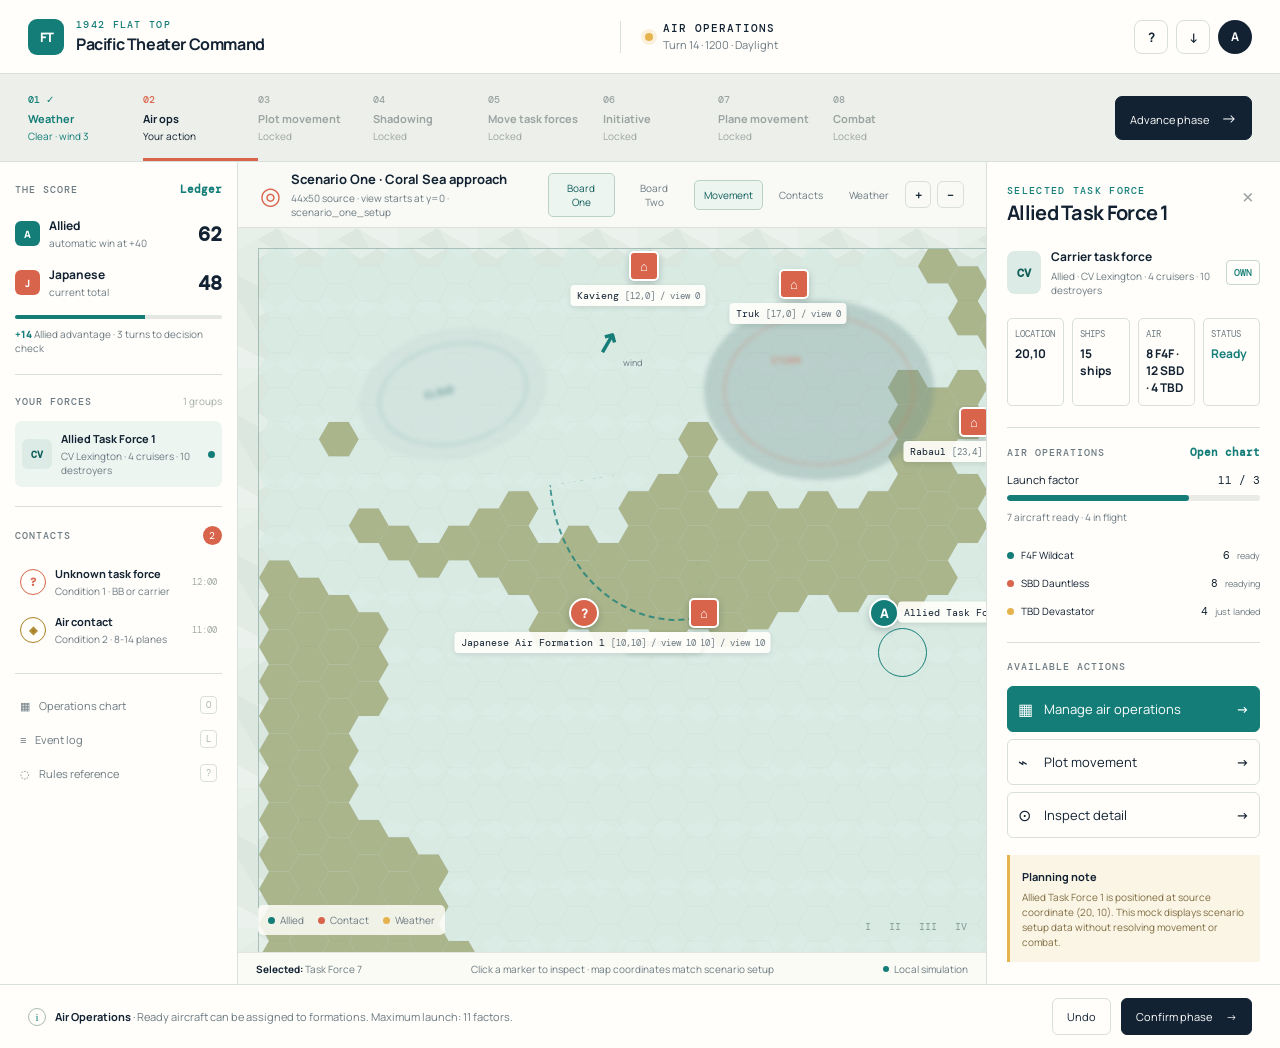
==== docs/mockup/index.html @ 70e695ec "Fix mockup board rendering and scenario coordinates" ====
<!doctype html>
<html lang="en">
<head>
  <meta charset="utf-8">
  <meta name="viewport" content="width=device-width, initial-scale=1">
  <title>Flat Top / Pacific Theater Command</title>
  <link rel="stylesheet" href="styles.css">
  <script defer src="app.js"></script>
</head>
<body>
  <div class="app-shell">
    <header class="topbar">
      <div class="brand-block">
        <span class="brand-mark">FT</span>
        <div>
          <p class="eyebrow">1942 FLAT TOP</p>
          <h1>Pacific Theater Command</h1>
        </div>
      </div>
      <div class="turn-status" aria-live="polite">
        <span class="status-dot"></span>
        <div>
          <strong id="phaseLabel">AIR OPERATIONS</strong>
          <span id="turnLabel">Turn 14 · 1200 · Daylight</span>
        </div>
      </div>
      <div class="top-actions">
        <button class="icon-button" data-action="help" title="Open rules reference" aria-label="Open rules reference">?</button>
        <button class="icon-button" data-action="save" title="Save mock game" aria-label="Save mock game">↓</button>
        <button class="avatar" title="Allied command">A</button>
      </div>
    </header>

    <nav class="phase-rail" aria-label="Turn phases">
      <div class="phase-item complete"><span>01</span><b>Weather</b><small>Clear · wind 3</small></div>
      <div class="phase-item active"><span>02</span><b>Air ops</b><small>Your action</small></div>
      <div class="phase-item"><span>03</span><b>Plot movement</b><small>Locked</small></div>
      <div class="phase-item"><span>04</span><b>Shadowing</b><small>Locked</small></div>
      <div class="phase-item"><span>05</span><b>Move task forces</b><small>Locked</small></div>
      <div class="phase-item"><span>06</span><b>Initiative</b><small>Locked</small></div>
      <div class="phase-item"><span>07</span><b>Plane movement</b><small>Locked</small></div>
      <div class="phase-item"><span>08</span><b>Combat</b><small>Locked</small></div>
      <button class="advance-button" data-action="advance">Advance phase <span>→</span></button>
    </nav>

    <main class="workspace">
      <aside class="left-sidebar">
        <section class="score-card">
          <div class="section-heading"><span>THE SCORE</span><button class="text-button" data-action="score">Ledger</button></div>
          <div class="score-row allied-score"><span class="faction-chip allied">A</span><div><strong>Allied</strong><small>automatic win at +40</small></div><b>62</b></div>
          <div class="score-row japanese-score"><span class="faction-chip japanese">J</span><div><strong>Japanese</strong><small>current total</small></div><b>48</b></div>
          <div class="score-progress"><span style="width: 63%"></span></div>
          <p class="score-note"><span>+14</span> Allied advantage · 3 turns to decision check</p>
        </section>

        <section class="fleet-section">
          <div class="section-heading"><span>YOUR FORCES</span><span class="muted" id="forceCount">3 groups</span></div>
          <button class="force-card selected" data-unit="tf7">
            <span class="unit-icon carrier">CV</span><span><strong>Task Force 7</strong><small>CV Enterprise · 7 ships</small></span><i class="unit-state ready-state"></i>
          </button>
          <button class="force-card" data-unit="air18">
            <span class="unit-icon air">✦</span><span><strong>Air Formation 18</strong><small>10 SBD · 6 F4F · airborne</small></span><i class="unit-state warning-state"></i>
          </button>
          <button class="force-card" data-unit="base">
            <span class="unit-icon base">⌂</span><span><strong>Port Moresby</strong><small>LF 8/4 · damage 1</small></span><i class="unit-state repair-state"></i>
          </button>
        </section>

        <section class="intel-section">
          <div class="section-heading"><span>CONTACTS</span><span class="contact-count">2</span></div>
          <button class="contact-row" data-contact="contact1"><span class="contact-marker c1">?</span><span><strong>Unknown task force</strong><small>Condition 1 · BB or carrier</small></span><em>12:00</em></button>
          <button class="contact-row" data-contact="contact2"><span class="contact-marker c2">◈</span><span><strong>Air contact</strong><small>Condition 2 · 8-14 planes</small></span><em>11:00</em></button>
        </section>

        <section class="quick-links">
          <button data-action="operations">▦ <span>Operations chart</span><kbd>O</kbd></button>
          <button data-action="log">≡ <span>Event log</span><kbd>L</kbd></button>
          <button data-action="rules">◌ <span>Rules reference</span><kbd>?</kbd></button>
        </section>
      </aside>

      <section class="map-stage" aria-label="Operational map">
        <div class="map-toolbar">
          <div class="map-title"><span class="map-pin">◎</span><div><strong id="mapTitle">Coral Sea · Board One</strong><small id="mapSubtitle">44 × 50 hexes · scenario one · coordinates visible</small></div></div>
          <div class="map-tools">
            <button class="tool-toggle active" data-board="one">Board One</button>
            <button class="tool-toggle" data-board="two">Board Two</button>
            <button class="tool-toggle active" data-overlay="movement">Movement</button>
            <button class="tool-toggle" data-overlay="contacts">Contacts</button>
            <button class="tool-toggle" data-overlay="weather">Weather</button>
            <button class="icon-button small" data-action="zoom-in" aria-label="Zoom in">+</button>
            <button class="icon-button small" data-action="zoom-out" aria-label="Zoom out">−</button>
          </div>
        </div>
        <div class="map-canvas" id="mapCanvas"><div class="map-grid" id="mapGrid"></div><div class="map-overlays" id="mapOverlays"></div>
          <div class="cloud cloud-a"><span>CLOUD</span></div><div class="cloud cloud-b"><span>STORM</span></div>
          <div class="wind-arrow">↗ <small>wind</small></div>
          <div class="movement-line"></div>
          <div class="map-legend"><span><i class="legend-swatch allied-swatch"></i> Allied</span><span><i class="legend-swatch enemy-swatch"></i> Contact</span><span><i class="legend-swatch cloud-swatch"></i> Weather</span></div>
          <div class="map-coordinates"><span>I</span><span>II</span><span>III</span><span>IV</span></div>
        </div>
        <div class="map-footer"><span><b>Selected:</b> <span id="selectedMapLabel">Task Force 7</span></span><span>Click a marker to inspect · map coordinates match scenario setup</span><span class="latency"><i></i> Local simulation</span></div>
      </section>

      <aside class="right-panel" id="rightPanel">
        <div class="panel-header"><div><p class="eyebrow" id="panelEyebrow">SELECTED UNIT</p><h2 id="panelTitle">Task Force 7</h2></div><button class="close-panel" data-action="clear-selection" aria-label="Clear selection">×</button></div>
        <div id="unitPanel" class="panel-content">
          <div class="unit-summary"><span class="large-unit-icon carrier">CV</span><div><strong>Carrier task force</strong><span>Allied · observed by enemy</span></div><span class="condition-pill">C3</span></div>
          <div class="stat-grid"><div><small>LOCATION</small><b>CC16</b></div><div><small>SHIPS</small><b>7</b></div><div><small>MF</small><b>3</b></div><div><small>STATUS</small><b class="text-green">Ready</b></div></div>
          <div class="panel-divider"></div>
          <div class="subheading"><span>AIR OPERATIONS</span><button class="text-button" data-action="operations">Open chart</button></div>
          <div class="capacity-bar"><div><span>Launch factor</span><b>11 / 3</b></div><div class="bar"><i style="width: 72%"></i></div><small>7 aircraft ready · 4 in flight</small></div>
          <div class="air-mini-list"><div><span class="plane-dot fighter"></span><span>F4F Wildcat</span><b>6</b><small>ready</small></div><div><span class="plane-dot bomber"></span><span>SBD Dauntless</span><b>8</b><small>readying</small></div><div><span class="plane-dot torpedo"></span><span>TBD Devastator</span><b>4</b><small>just landed</small></div></div>
          <div class="panel-divider"></div>
          <div class="subheading"><span>AVAILABLE ACTIONS</span></div>
          <button class="primary-action" data-action="operations"><span>▦</span> Manage air operations <b>→</b></button>
          <button class="secondary-action" data-action="plot"><span>⌁</span> Plot movement <b>→</b></button>
          <button class="secondary-action" data-action="inspect"><span>⊙</span> Inspect ship detail <b>→</b></button>
          <div class="warning-callout"><strong>Planning note</strong><p>Weather front reaches CC18 next turn. Aircraft in formation 18 must land by 1400.</p></div>
        </div>
      </aside>
    </main>

    <footer class="command-bar"><div class="command-message"><span class="command-icon">i</span><span id="commandText"><b>Air Operations</b> · Ready aircraft can be assigned to formations. Maximum launch: 11 factors.</span></div><div class="footer-actions"><button class="ghost-button" data-action="undo">Undo</button><button class="primary-button" data-action="confirm">Confirm phase <span>→</span></button></div></footer>
  </div>

  <div class="modal-backdrop" id="modalBackdrop" hidden>
    <section class="modal" id="modal" role="dialog" aria-modal="true" aria-labelledby="modalTitle"></section>
  </div>
  <div class="toast" id="toast" role="status"></div>
</body>
</html>
---- docs/mockup/styles.css ----
@import url('https://fonts.googleapis.com/css2?family=DM+Mono:wght@400;500&family=Manrope:wght@400;500;600;700;800&display=swap');

:root { --ink:#122232; --muted:#6c7a82; --line:#d8dfdc; --paper:#f5f4ef; --white:#fffefa; --teal:#147d78; --teal-dark:#0e5d5a; --coral:#d9644c; --yellow:#e5b34e; --blue:#2d7188; --shadow:0 16px 40px rgba(23,42,49,.10); }
* { box-sizing:border-box; }
body { margin:0; color:var(--ink); background:#dfe5df; font-family:Manrope, sans-serif; font-size:13px; }
button { font:inherit; color:inherit; cursor:pointer; }
button:focus-visible { outline:3px solid #f2c252; outline-offset:2px; }
.app-shell { min-height:100vh; display:grid; grid-template-rows:74px 88px minmax(620px,1fr) 64px; background:var(--paper); }
.topbar { display:flex; align-items:center; justify-content:space-between; padding:0 28px; background:var(--white); border-bottom:1px solid var(--line); }
.brand-block,.turn-status,.top-actions,.section-heading,.score-row,.force-card,.contact-row,.quick-links button,.map-toolbar,.map-title,.map-tools,.map-footer,.command-bar,.command-message,.footer-actions,.unit-summary,.subheading,.capacity-bar>div:first-child,.air-mini-list div,.modal-actions,.combat-heading,.combat-stat-row,.result-grid { display:flex; align-items:center; }
.brand-block { gap:12px; }.brand-mark { display:grid; place-items:center; width:36px; height:36px; border-radius:9px; background:var(--teal); color:#fff; font-weight:800; letter-spacing:-1px; }.eyebrow { margin:0 0 2px; color:var(--teal); font:500 10px 'DM Mono',monospace; letter-spacing:1.3px; }.brand-block h1 { margin:0; font-size:16px; letter-spacing:-.4px; }.turn-status { gap:10px; padding-left:24px; border-left:1px solid var(--line); }.status-dot { width:8px; height:8px; border-radius:50%; background:var(--yellow); box-shadow:0 0 0 4px rgba(229,179,78,.18); }.turn-status strong { display:block; font:500 11px 'DM Mono',monospace; letter-spacing:1px; }.turn-status span:last-child { color:var(--muted); font-size:11px; }.top-actions { gap:8px; }.icon-button,.avatar { display:grid; place-items:center; border:1px solid var(--line); background:transparent; width:34px; height:34px; border-radius:8px; font-weight:700; }.icon-button:hover { background:#eef4f0; }.avatar { border:0; background:var(--ink); color:#fff; border-radius:50%; font-size:12px; }.icon-button.small { width:27px; height:27px; border-radius:6px; }
.phase-rail { display:flex; align-items:center; gap:0; padding:0 28px; background:#edf0ea; border-bottom:1px solid var(--line); overflow:auto; }.phase-item { position:relative; min-width:115px; padding:18px 16px 15px 0; color:#9ba4a3; border-bottom:3px solid transparent; }.phase-item span { display:block; margin-bottom:5px; font:500 10px 'DM Mono',monospace; }.phase-item b { display:block; font-size:11px; white-space:nowrap; }.phase-item small { display:block; margin-top:3px; font-size:10px; white-space:nowrap; }.phase-item.complete { color:var(--teal); }.phase-item.complete span:after { content:' ✓'; }.phase-item.active { color:var(--ink); border-bottom-color:var(--coral); }.phase-item.active span { color:var(--coral); }.advance-button { margin-left:auto; padding:10px 14px; border:1px solid var(--ink); border-radius:7px; background:var(--ink); color:#fff; font-size:11px; white-space:nowrap; }.advance-button span { margin-left:10px; font-size:16px; }
.workspace { display:grid; grid-template-columns:238px minmax(400px,1fr) 294px; min-height:0; overflow:hidden; }.left-sidebar,.right-panel { background:var(--white); overflow:auto; }.left-sidebar { border-right:1px solid var(--line); padding:20px 15px; }.right-panel { border-left:1px solid var(--line); padding:22px 20px; }.section-heading { justify-content:space-between; margin-bottom:13px; color:var(--muted); font:500 10px 'DM Mono',monospace; letter-spacing:1px; }.muted { color:#a4adab; font:10px Manrope,sans-serif; letter-spacing:0; }.text-button { border:0; padding:0; background:none; color:var(--teal); font-size:11px; font-weight:700; }.score-card { padding-bottom:19px; border-bottom:1px solid var(--line); }.score-row { gap:9px; padding:8px 0; }.score-row>div { flex:1; }.score-row strong,.score-row small { display:block; }.score-row strong { font-size:12px; }.score-row small { margin-top:2px; color:var(--muted); font-size:10px; }.score-row>b { font:700 20px 'DM Mono',monospace; }.faction-chip { display:grid; place-items:center; width:25px; height:25px; border-radius:6px; color:#fff; font-size:10px; font-weight:800; }.faction-chip.allied,.allied-badge { background:var(--teal); }.faction-chip.japanese,.enemy-badge { background:var(--coral); }.score-progress { height:4px; margin-top:8px; background:#e5e7e2; border-radius:4px; overflow:hidden; }.score-progress span { display:block; height:100%; background:var(--teal); }.score-note { margin:8px 0 0; color:var(--muted); font-size:10px; }.score-note span { color:var(--teal); font-weight:800; }.fleet-section,.intel-section { padding:19px 0; border-bottom:1px solid var(--line); }.force-card,.contact-row { width:100%; gap:9px; text-align:left; border:0; background:transparent; }.force-card { padding:10px 7px; border-radius:7px; }.force-card:hover,.force-card.selected { background:#edf5f1; }.force-card span:nth-child(2),.contact-row span:nth-child(2) { flex:1; }.force-card strong,.force-card small,.contact-row strong,.contact-row small { display:block; }.force-card strong,.contact-row strong { font-size:11px; }.force-card small,.contact-row small { margin-top:3px; color:var(--muted); font-size:10px; }.unit-icon { display:grid; place-items:center; width:30px; height:30px; border-radius:6px; font:700 10px 'DM Mono',monospace; }.carrier { background:#dcebe5; color:var(--teal-dark); }.air { background:#f6ead1; color:#a66b10; }.base { background:#e7e8e3; color:#536260; }.unit-state { width:7px; height:7px; border-radius:50%; }.ready-state { background:var(--teal); }.warning-state { background:var(--yellow); }.repair-state { background:var(--coral); }.contact-count { display:grid; place-items:center; width:19px; height:19px; border-radius:50%; color:#fff; background:var(--coral); font:10px 'DM Mono',monospace; }.contact-row { padding:8px 5px; }.contact-row em { color:#a1aaa8; font:9px 'DM Mono',monospace; font-style:normal; }.contact-marker { display:grid; place-items:center; width:26px; height:26px; border:1px solid currentColor; border-radius:50%; font:700 11px 'DM Mono',monospace; }.c1 { color:var(--coral); }.c2 { color:#a98023; }.quick-links { padding-top:14px; }.quick-links button { gap:9px; width:100%; padding:8px 5px; border:0; background:transparent; text-align:left; color:var(--muted); font-size:11px; }.quick-links button:hover { color:var(--teal); }.quick-links button:first-letter { color:var(--teal); }.quick-links kbd { margin-left:auto; padding:2px 5px; border:1px solid var(--line); border-radius:4px; color:#aab3b0; font:9px 'DM Mono',monospace; }
.map-stage { position:relative; min-width:0; background:#dce8df; }.map-toolbar { height:66px; justify-content:space-between; padding:0 22px; background:rgba(255,254,250,.84); border-bottom:1px solid rgba(18,34,50,.12); }.map-title { gap:10px; }.map-pin { color:var(--coral); font-size:24px; }.map-title strong,.map-title small { display:block; }.map-title strong { font-size:13px; }.map-title small { margin-top:3px; color:var(--muted); font-size:10px; }.map-tools { gap:6px; }.tool-toggle { padding:7px 9px; border:1px solid transparent; border-radius:5px; background:transparent; color:var(--muted); font-size:10px; }.tool-toggle.active,.tool-toggle:hover { border-color:#b9d1c7; background:#edf5f1; color:var(--teal-dark); }.map-canvas { position:absolute; inset:66px 0 32px; overflow:hidden; background-color:#dce8df; background-image:linear-gradient(30deg,rgba(255,255,255,.32) 12%,transparent 12.5%,transparent 87%,rgba(255,255,255,.32) 87.5%,rgba(255,255,255,.32)),linear-gradient(150deg,rgba(255,255,255,.32) 12%,transparent 12.5%,transparent 87%,rgba(255,255,255,.32) 87.5%,rgba(255,255,255,.32)),linear-gradient(30deg,rgba(255,255,255,.2) 12%,transparent 12.5%,transparent 87%,rgba(255,255,255,.2) 87.5%,rgba(255,255,255,.2)),linear-gradient(150deg,rgba(255,255,255,.2) 12%,transparent 12.5%,transparent 87%,rgba(255,255,255,.2) 87.5%,rgba(255,255,255,.2)),linear-gradient(60deg,rgba(255,255,255,.18) 25%,transparent 25.5%,transparent 75%,rgba(255,255,255,.18) 75%); background-position:0 0,0 0,20px 35px,20px 35px,0 0; background-size:80px 140px; }.map-graticule { position:absolute; inset:0; opacity:.25; background:linear-gradient(90deg,transparent 49.8%,#81a89a 50%,transparent 50.2%),linear-gradient(0deg,transparent 49.8%,#81a89a 50%,transparent 50.2%); background-size:150px 110px; }.cloud { position:absolute; width:190px; height:130px; border-radius:50%; background:rgba(206,221,218,.57); filter:blur(2px); }.cloud:after { content:''; position:absolute; inset:15px 20px; border:1px dashed rgba(20,125,120,.55); border-radius:50%; }.cloud span { position:absolute; z-index:1; top:55px; left:67px; color:var(--teal-dark); font:9px 'DM Mono',monospace; letter-spacing:1px; opacity:.75; }.cloud-a { left:16%; top:14%; transform:rotate(-12deg); }.cloud-b { right:7%; top:10%; width:230px; height:180px; background:rgba(111,142,144,.3); }.cloud-b:after { border-color:var(--coral); }.cloud-b span { color:var(--coral); }.island { position:absolute; background:#aab58c; border:2px solid #788d74; color:#4c644f; font:8px 'DM Mono',monospace; letter-spacing:.6px; text-align:center; padding-top:30px; box-shadow:inset 0 0 0 4px rgba(255,255,255,.15); }.island-a { left:11%; bottom:17%; width:180px; height:76px; border-radius:53% 38% 43% 61%; transform:rotate(-8deg); }.island-b { right:15%; bottom:10%; width:130px; height:54px; border-radius:45% 60% 52% 38%; transform:rotate(18deg); }.wind-arrow { position:absolute; top:13%; left:48%; color:var(--teal); font:700 28px 'DM Mono',monospace; transform:rotate(-15deg); }.wind-arrow small { display:block; margin-left:22px; color:var(--muted); font:9px Manrope,sans-serif; transform:rotate(15deg); }.coord { position:absolute; color:rgba(33,69,73,.6); font:10px 'DM Mono',monospace; }.coord-a { left:40%; top:73%; }.coord-b { left:62%; top:64%; }.coord-c { right:18%; top:43%; }.map-unit { position:absolute; z-index:5; display:flex; align-items:center; gap:5px; border:0; background:transparent; }.map-unit-badge { display:grid; place-items:center; width:30px; height:30px; border:2px solid #fff; border-radius:50%; box-shadow:0 3px 7px rgba(20,40,40,.22); color:#fff; font-weight:800; }.map-unit-label { padding:4px 6px; border-radius:4px; background:rgba(255,254,250,.92); color:var(--ink); font:10px 'DM Mono',monospace; box-shadow:0 2px 5px rgba(20,40,40,.10); }.map-unit:hover .map-unit-badge,.map-unit:focus .map-unit-badge { transform:scale(1.12); }.enemy-unit,.enemy-air { flex-direction:column; }.enemy-badge { border-color:#fff; }.unit-pulse { position:absolute; width:49px; height:49px; border:1px solid var(--teal); border-radius:50%; animation:pulse 2.5s infinite; }.fuel-ring { position:absolute; width:46px; height:46px; border:2px solid var(--yellow); border-left-color:transparent; border-radius:50%; transform:rotate(-35deg); }.movement-line { position:absolute; left:43%; top:34%; width:135px; height:155px; border-left:2px dashed var(--teal); border-bottom:2px dashed var(--teal); border-radius:0 0 0 90%; transform:rotate(-9deg); opacity:.75; }.map-legend { position:absolute; left:20px; bottom:17px; display:flex; gap:14px; padding:8px 10px; border-radius:5px; background:rgba(255,254,250,.84); color:var(--muted); font-size:10px; }.map-legend span { display:flex; align-items:center; gap:5px; }.legend-swatch { width:7px; height:7px; border-radius:50%; }.allied-swatch { background:var(--teal); }.enemy-swatch { background:var(--coral); }.cloud-swatch { background:var(--yellow); }.map-coordinates { position:absolute; right:19px; bottom:19px; display:flex; gap:18px; color:rgba(60,91,87,.55); font:10px 'DM Mono',monospace; }.map-footer { position:absolute; left:0; right:0; bottom:0; height:32px; justify-content:space-between; padding:0 18px; background:rgba(255,254,250,.86); border-top:1px solid rgba(18,34,50,.1); color:var(--muted); font-size:10px; }.map-footer b { color:var(--ink); }.latency { display:flex; align-items:center; gap:5px; }.latency i { width:6px; height:6px; border-radius:50%; background:var(--teal); }
.panel-header { display:flex; justify-content:space-between; align-items:flex-start; }.panel-header h2 { margin:0; font-size:20px; letter-spacing:-.7px; }.close-panel { border:0; background:transparent; color:#9ba4a3; font-size:24px; line-height:1; }.panel-content { padding-top:22px; }.unit-summary { gap:10px; }.large-unit-icon { display:grid; place-items:center; width:43px; height:43px; border-radius:8px; font:700 12px 'DM Mono',monospace; }.unit-summary strong,.unit-summary div span { display:block; }.unit-summary strong { font-size:12px; }.unit-summary div span { margin-top:4px; color:var(--muted); font-size:10px; }.condition-pill { margin-left:auto; padding:5px 7px; border:1px solid #c8d7d0; border-radius:4px; color:var(--teal); font:500 10px 'DM Mono',monospace; }.stat-grid { display:grid; grid-template-columns:repeat(4,1fr); gap:8px; margin:21px 0; }.stat-grid div { padding:9px 7px; border:1px solid var(--line); border-radius:5px; }.stat-grid small { display:block; color:var(--muted); font:9px 'DM Mono',monospace; }.stat-grid b { display:block; margin-top:5px; font-size:12px; }.text-green { color:var(--teal); }.panel-divider { height:1px; margin:17px 0; background:var(--line); }.subheading { justify-content:space-between; margin-bottom:13px; color:var(--muted); font:500 10px 'DM Mono',monospace; letter-spacing:1px; }.capacity-bar>div:first-child { justify-content:space-between; font-size:11px; }.capacity-bar b { font:11px 'DM Mono',monospace; }.bar { height:6px; margin:8px 0 6px; border-radius:4px; background:#e8ebe6; overflow:hidden; }.bar i { display:block; height:100%; background:var(--teal); border-radius:4px; }.capacity-bar small { color:var(--muted); font-size:10px; }.air-mini-list { margin-top:16px; }.air-mini-list div { gap:7px; padding:7px 0; }.air-mini-list div span:nth-child(2) { flex:1; font-size:10px; }.air-mini-list b { font:11px 'DM Mono',monospace; }.air-mini-list small { color:var(--muted); font-size:9px; }.plane-dot { width:7px; height:7px; border-radius:50%; }.fighter { background:var(--teal); }.bomber { background:var(--coral); }.torpedo { background:var(--yellow); }.primary-action,.secondary-action { display:flex; align-items:center; width:100%; gap:9px; padding:11px 10px; margin-bottom:7px; border-radius:6px; text-align:left; }.primary-action { border:1px solid var(--teal); background:var(--teal); color:#fff; }.secondary-action { border:1px solid var(--line); background:transparent; }.primary-action span,.secondary-action span { width:17px; font-size:16px; }.primary-action b,.secondary-action b { margin-left:auto; }.secondary-action:hover { border-color:#9fbdb2; background:#f1f7f3; }.warning-callout { margin-top:17px; padding:12px; border-left:3px solid var(--yellow); background:#fbf5e5; }.warning-callout strong { font-size:11px; }.warning-callout p { margin:5px 0 0; color:#806d43; font-size:10px; line-height:1.5; }
.command-bar { justify-content:space-between; padding:0 28px; background:var(--white); border-top:1px solid var(--line); }.command-message { gap:9px; color:var(--muted); font-size:11px; }.command-message b { color:var(--ink); }.command-icon { display:grid; place-items:center; width:18px; height:18px; border:1px solid #a8bbb3; border-radius:50%; color:var(--teal); font:11px Georgia,serif; }.footer-actions { gap:10px; }.ghost-button,.primary-button { padding:10px 14px; border-radius:6px; font-size:11px; }.ghost-button { border:1px solid var(--line); background:transparent; }.primary-button { border:1px solid var(--ink); background:var(--ink); color:#fff; }.primary-button span { margin-left:12px; }
.modal-backdrop { position:fixed; z-index:20; inset:0; display:grid; place-items:center; padding:20px; background:rgba(16,32,38,.55); backdrop-filter:blur(5px); }.modal-backdrop[hidden] { display:none; }.modal { width:min(720px,100%); max-height:90vh; overflow:auto; border-radius:12px; background:var(--white); box-shadow:var(--shadow); }.modal-head { display:flex; justify-content:space-between; align-items:flex-start; padding:25px 28px 20px; border-bottom:1px solid var(--line); }.modal-head h2 { margin:0; font-size:21px; letter-spacing:-.6px; }.modal-head p { margin:7px 0 0; color:var(--muted); font-size:11px; }.modal-body { padding:24px 28px; }.modal-close { border:0; background:transparent; color:#9ba4a3; font-size:25px; }.operations-grid { display:grid; grid-template-columns:repeat(4,1fr); gap:10px; }.ops-box { min-height:130px; padding:12px; border:1px solid var(--line); border-radius:7px; background:#fafbf7; }.ops-box h3 { margin:0 0 12px; color:var(--muted); font:500 10px 'DM Mono',monospace; }.plane-token { display:flex; align-items:center; justify-content:space-between; padding:7px 0; border-top:1px solid #e9ece7; font-size:10px; }.plane-token b { color:var(--teal); font:11px 'DM Mono',monospace; }.launch-planner { margin-top:20px; padding:15px; border:1px solid #bfd9ce; border-radius:7px; background:#eff7f2; }.launch-planner h3 { margin:0 0 12px; font-size:12px; }.launch-controls { display:grid; grid-template-columns:1fr 1fr 1fr; gap:9px; }.choice { padding:10px; border:1px solid #c8d8d0; border-radius:6px; background:#fff; text-align:left; }.choice.active { border-color:var(--teal); box-shadow:inset 0 0 0 1px var(--teal); }.choice strong,.choice small { display:block; }.choice strong { font-size:11px; }.choice small { margin-top:4px; color:var(--muted); font-size:9px; }.modal-actions { justify-content:flex-end; gap:9px; margin-top:21px; }.combat-header { padding:22px 28px; background:#102b39; color:#fff; }.combat-heading { justify-content:space-between; }.combat-header .eyebrow { color:#8dc7b4; }.combat-header h2 { margin:3px 0 0; font-size:20px; }.battle-location { color:#b1c4c0; font:10px 'DM Mono',monospace; }.combat-body { padding:23px 28px; }.combat-stepper { display:flex; gap:0; margin-bottom:22px; }.combat-step { flex:1; padding:9px 7px; border-bottom:3px solid var(--line); color:#a0aaa8; font-size:10px; }.combat-step.done { color:var(--teal); border-color:var(--teal); }.combat-step.active { color:var(--coral); border-color:var(--coral); font-weight:700; }.combat-step span { display:block; margin-bottom:4px; font:10px 'DM Mono',monospace; }.combat-stat-row { justify-content:space-between; padding:11px 0; border-bottom:1px solid var(--line); }.combat-stat-row span { color:var(--muted); font-size:11px; }.combat-stat-row b { font:700 13px 'DM Mono',monospace; }.modifier { color:var(--coral); }.formula { margin:17px 0; padding:14px; border-radius:7px; background:#f1f5f1; color:var(--teal-dark); font:12px 'DM Mono',monospace; }.result-grid { gap:9px; margin-top:18px; }.result-box { flex:1; padding:12px; border:1px solid var(--line); border-radius:6px; }.result-box small,.result-box b { display:block; }.result-box small { color:var(--muted); font:9px 'DM Mono',monospace; }.result-box b { margin-top:6px; font:700 18px 'DM Mono',monospace; }.combat-result { padding:13px; margin-top:17px; border-left:3px solid var(--coral); background:#fff2ed; }.combat-result strong { font-size:12px; }.combat-result p { margin:5px 0 0; color:#8d5549; font-size:10px; }.ledger-row { display:flex; align-items:center; gap:10px; padding:11px 0; border-bottom:1px solid var(--line); }.ledger-row span:first-child { width:42px; color:var(--muted); font:10px 'DM Mono',monospace; }.ledger-row div { flex:1; }.ledger-row strong,.ledger-row small { display:block; }.ledger-row strong { font-size:11px; }.ledger-row small { margin-top:3px; color:var(--muted); font-size:10px; }.ledger-row b { color:var(--teal); font:700 14px 'DM Mono',monospace; }
.toast { position:fixed; z-index:30; right:24px; bottom:82px; max-width:300px; padding:12px 15px; border-radius:7px; background:var(--ink); color:#fff; box-shadow:var(--shadow); opacity:0; transform:translateY(10px); pointer-events:none; transition:.2s ease; font-size:11px; }.toast.show { opacity:1; transform:translateY(0); }
@keyframes pulse { 0%,100% { opacity:.9; transform:scale(.9); } 50% { opacity:.2; transform:scale(1.2); } }
@media (max-width:1100px) { .workspace { grid-template-columns:210px minmax(360px,1fr) 270px; }.phase-item { min-width:98px; }.phase-item small { display:none; }.map-tools .tool-toggle { display:none; } }
@media (max-width:760px) { .app-shell { grid-template-rows:66px 66px minmax(700px,1fr) 70px; }.topbar { padding:0 15px; }.brand-block h1 { font-size:13px; }.turn-status { display:none; }.phase-rail { padding:0 15px; }.phase-item { min-width:82px; padding-right:9px; }.phase-item b { font-size:10px; }.advance-button { padding:8px 9px; }.workspace { grid-template-columns:1fr; overflow:auto; }.left-sidebar { display:none; }.map-stage { min-height:550px; }.right-panel { border-left:0; border-top:1px solid var(--line); min-height:450px; }.command-bar { padding:0 15px; }.command-message { max-width:55%; }.command-message span:last-child { display:block; max-height:32px; overflow:hidden; }.modal { border-radius:8px; }.modal-head,.modal-body,.combat-header { padding-left:18px; padding-right:18px; }.operations-grid { grid-template-columns:1fr 1fr; }.launch-controls { grid-template-columns:1fr; } }

/* Source-coordinate map overrides for the scenario mockup. */
.map-grid { position:absolute; inset:5% 7%; overflow:hidden; border:1px solid rgba(48,93,87,.32); background-color:#d9e7df; background-image:linear-gradient(30deg,rgba(255,255,255,.28) 12%,transparent 12.5%,transparent 87%,rgba(255,255,255,.28) 87.5%,rgba(255,255,255,.28)),linear-gradient(150deg,rgba(255,255,255,.28) 12%,transparent 12.5%,transparent 87%,rgba(255,255,255,.28) 87.5%,rgba(255,255,255,.28)),linear-gradient(90deg,transparent 49.5%,rgba(83,126,116,.14) 50%,transparent 50.5%),linear-gradient(0deg,transparent 49.5%,rgba(83,126,116,.14) 50%,transparent 50.5%); background-size:34px 58px,34px 58px,68px 58px,68px 58px; }
.map-canvas.wide-board .map-grid { inset:5% 7%; }
.land-cell { position:absolute; width:2.1%; height:2.1%; transform:translate(-50%,-50%); border-radius:45% 55% 50% 40%; background:#aab58c; border:1px solid #788d74; box-shadow:inset 0 0 0 2px rgba(255,255,255,.14); }
.map-overlays { position:absolute; inset:0; z-index:4; }
.map-overlays { inset:5% 7%; }
.map-canvas.wide-board .map-overlays { inset:5% 7%; }
.map-overlays .map-unit { z-index:5; }
.map-overlays .base-unit .map-unit-badge { border-radius:5px; }
.map-overlays .enemy-unit { flex-direction:column; }
.map-overlays .map-unit-label { white-space:nowrap; }
.map-overlays .map-unit { position:absolute; display:block; width:30px; height:30px; border:0; background:transparent; transform:translate(-50%,-50%); }
.map-overlays .map-unit-label { position:absolute; left:35px; top:50%; transform:translateY(-50%); }
.map-overlays .map-unit-label em { color:var(--muted); font-style:normal; font-size:9px; }
.map-overlays .enemy-unit .map-unit-label { left:50%; top:35px; transform:translateX(-50%); }

/* Keep the same physical hex size as the desktop renderer; larger boards scroll. */
.map-canvas { overflow:auto; }
.map-grid { inset:20px auto auto 20px; }
.map-overlays { inset:20px auto auto 20px; }
.map-canvas.wide-board .map-grid,.map-canvas.wide-board .map-overlays { inset:20px auto auto 20px; }
.hex-board { display:block; width:100%; height:100%; overflow:visible; }
.hex-board polygon { vector-effect:non-scaling-stroke; stroke:#789b91; stroke-width:.035; shape-rendering:geometricPrecision; }
.hex-board .sea-hex { fill:rgba(218,235,228,.82); }
.hex-board .land-hex { fill:#aab58c; stroke:#627f70; }
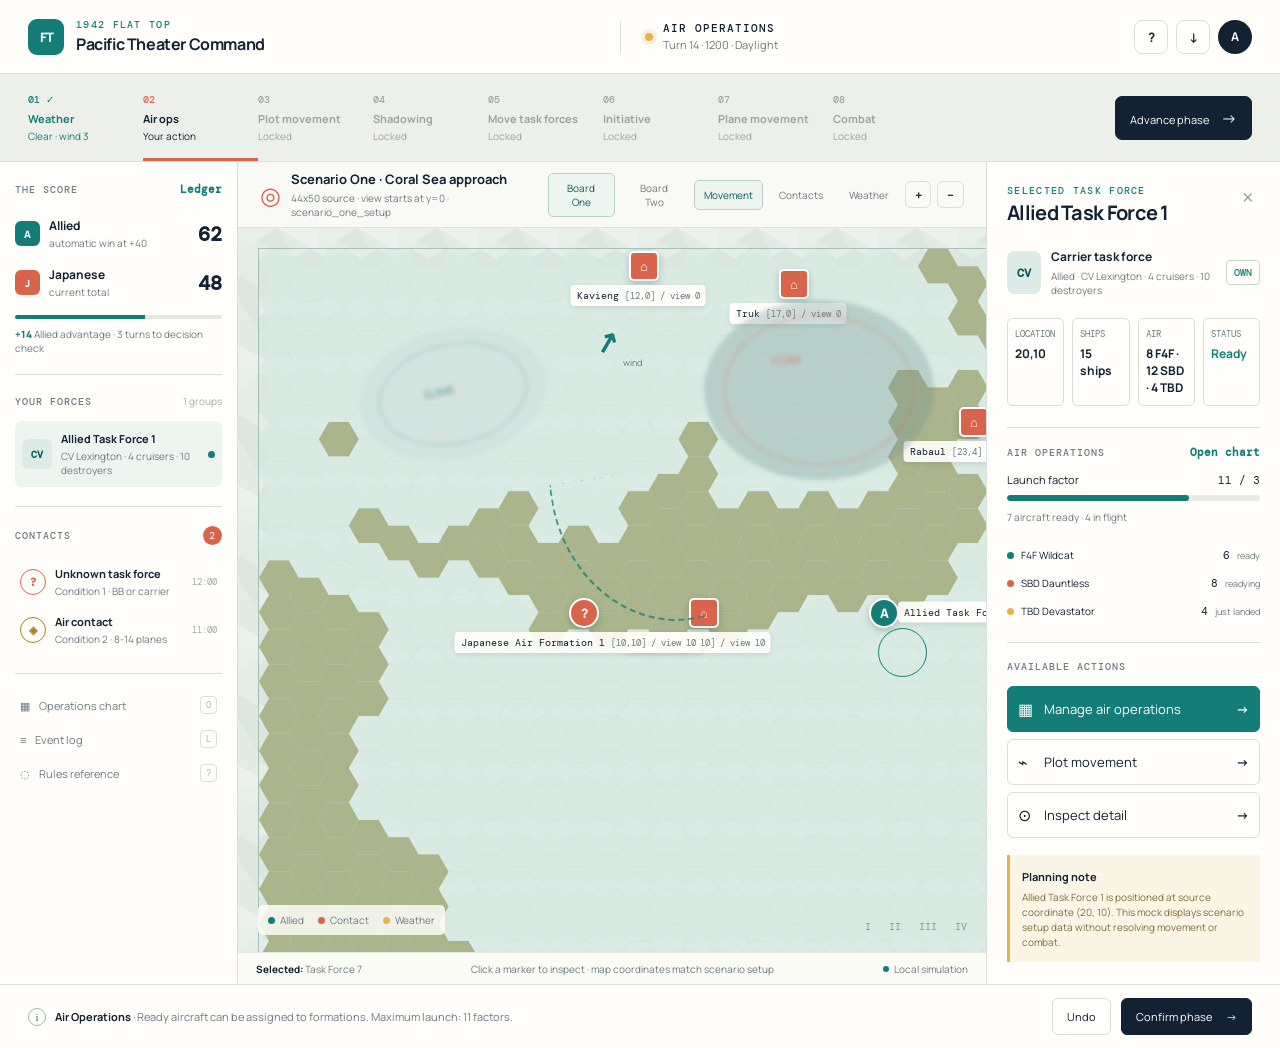
==== commit d745ed0e: "Improve fixed-scale mockup zoom" ====
--- a/docs/mockup/index.html
+++ b/docs/mockup/index.html
@@ -92,7 +92,7 @@
             <button class="icon-button small" data-action="zoom-out" aria-label="Zoom out">−</button>
           </div>
         </div>
-        <div class="map-canvas" id="mapCanvas"><div class="map-grid" id="mapGrid"></div><div class="map-overlays" id="mapOverlays"></div>
+        <div class="map-canvas" id="mapCanvas"><div class="map-viewport" id="mapViewport"><div class="map-content" id="mapContent"><div class="map-grid" id="mapGrid"></div><div class="map-overlays" id="mapOverlays"></div></div></div>
           <div class="cloud cloud-a"><span>CLOUD</span></div><div class="cloud cloud-b"><span>STORM</span></div>
           <div class="wind-arrow">↗ <small>wind</small></div>
           <div class="movement-line"></div>
--- a/docs/mockup/styles.css
+++ b/docs/mockup/styles.css
@@ -38,6 +38,8 @@
 
 /* Keep the same physical hex size as the desktop renderer; larger boards scroll. */
 .map-canvas { overflow:auto; }
+.map-viewport { position:absolute; left:0; top:0; }
+.map-content { position:relative; }
 .map-grid { inset:20px auto auto 20px; }
 .map-overlays { inset:20px auto auto 20px; }
 .map-canvas.wide-board .map-grid,.map-canvas.wide-board .map-overlays { inset:20px auto auto 20px; }
